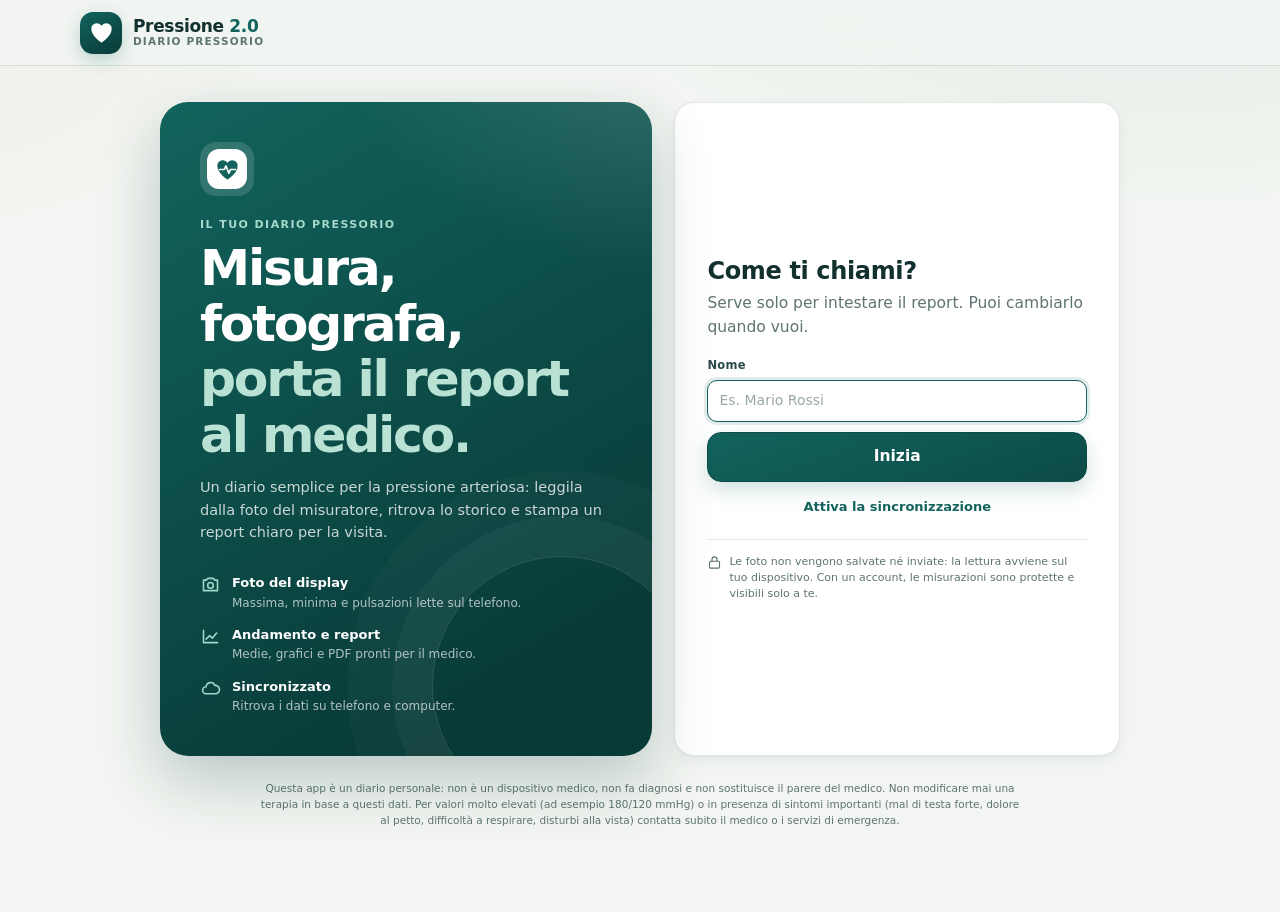
==== index.html @ 57c17edc "Pressione 2.0: diario pressorio PWA con OCR, report e sync Supabase" ====
<!DOCTYPE html>
<html lang="it">
<head>
  <meta charset="utf-8">
  <meta name="viewport" content="width=device-width, initial-scale=1, viewport-fit=cover">
  <meta name="color-scheme" content="light">
  <meta name="theme-color" content="#12635d">
  <title>Pressione 2.0 · Diario pressorio</title>
  <meta name="description" content="Diario pressorio personale: leggi i valori dalla foto del misuratore, registra data e ora e stampa un report chiaro per il medico. I dati sono tuoi.">
  <meta name="author" content="Pressione 2.0">
  <meta name="robots" content="noindex,nofollow">

  <link rel="manifest" href="manifest.webmanifest">
  <link rel="icon" href="icons/icon.svg" type="image/svg+xml">
  <link rel="icon" href="icons/icon-192.png" type="image/png" sizes="192x192">
  <link rel="apple-touch-icon" href="icons/apple-touch-icon.png">
  <meta name="apple-mobile-web-app-capable" content="yes">
  <meta name="apple-mobile-web-app-status-bar-style" content="default">
  <meta name="apple-mobile-web-app-title" content="Pressione 2.0">
  <meta name="mobile-web-app-capable" content="yes">
  <meta property="og:title" content="Pressione 2.0 · Diario pressorio">
  <meta property="og:description" content="Misura, fotografa il display, porta il report al medico.">
  <meta property="og:type" content="website">

  <link rel="preconnect" href="https://cdn.jsdelivr.net" crossorigin>
  <link rel="stylesheet" href="css/style.css?v=2.0.2">
</head>
<body>
  <div id="app">
    <div class="boot-screen" aria-hidden="true">
      <span class="boot-mark">
        <svg viewBox="0 0 48 48" fill="none" width="34" height="34">
          <path d="M24 42S6 30.5 6 18.2A9.8 9.8 0 0 1 24 12a9.8 9.8 0 0 1 18 6.2C42 30.5 24 42 24 42z" fill="currentColor"/>
          <path d="M10 24h8.2l3-6.4 5.2 13 3-6.6H38" stroke="#fff" stroke-width="3" stroke-linecap="round" stroke-linejoin="round"/>
        </svg>
      </span>
      <span>Pressione 2.0</span>
    </div>
  </div>

  <div id="toast-root" role="status" aria-live="polite"></div>
  <div id="modal-root"></div>
  <div id="print-doc" aria-hidden="true"></div>
  <input type="file" id="import-input" accept=".json,application/json,text/plain" hidden>

  <noscript>
    <div class="noscript-box">
      <h1>Serve JavaScript</h1>
      <p>Pressione 2.0 funziona interamente nel browser. Attiva JavaScript per usare il diario, la lettura dalla foto e il report.</p>
    </div>
  </noscript>

  <!-- Moduli: l'ordine di caricamento è importante (namespace DP). -->
  <script src="js/config.js?v=2.0.2"></script>
  <script src="js/format.js?v=2.0.2"></script>
  <script src="js/ocr-parse.js?v=2.0.2"></script>
  <script src="js/stats.js?v=2.0.2"></script>
  <script src="js/store.js?v=2.0.2"></script>
  <script src="js/cloud.js?v=2.0.2"></script>
  <script src="js/chart.js?v=2.0.2"></script>
  <script src="js/ocr.js?v=2.0.2"></script>
  <script src="js/supabase-config.js?v=2.0.2"></script>
  <script src="js/ui/common.js?v=2.0.2"></script>
  <script src="js/ui/onboarding.js?v=2.0.2"></script>
  <script src="js/ui/auth.js?v=2.0.2"></script>
  <script src="js/ui/entry.js?v=2.0.2"></script>
  <script src="js/ui/dashboard.js?v=2.0.2"></script>
  <script src="js/ui/diary.js?v=2.0.2"></script>
  <script src="js/ui/report.js?v=2.0.2"></script>
  <script src="js/ui/settings.js?v=2.0.2"></script>
  <script src="js/app.js?v=2.0.2"></script>
</body>
</html>
---- css/style.css ----
/* ============================================================
   PRESSIONE 2.0 — foglio di stile unico
   Palette: verde profondo, carta calda, corallo per gli avvisi.
   ============================================================ */

:root {
  --bg: #f2f5f1;
  --bg-deep: #e7ede6;
  --surface: #ffffff;
  --surface-soft: #f8faf7;
  --surface-2: #eef4ef;
  --ink: #12302e;
  --ink-2: #294b48;
  --muted: #5e7472;
  --muted-2: #7d918f;
  --line: rgba(18, 48, 46, 0.12);
  --line-strong: rgba(18, 48, 46, 0.2);
  --primary: #12635d;
  --primary-dark: #0c4b47;
  --primary-deep: #083a37;
  --primary-soft: #e2efea;
  --primary-soft-2: #d3e7df;
  --accent: #c8553d;
  --accent-soft: #fbeae5;
  --blue: #1d6fb8;
  --blue-soft: #e8f1fa;
  --green: #2c7a5b;
  --green-soft: #e6f2ec;
  --amber: #a96a16;
  --amber-soft: #fbf0dd;
  --red: #b23b2c;
  --red-soft: #fbe9e6;
  --shadow-sm: 0 1px 2px rgba(12, 42, 39, 0.05), 0 6px 16px rgba(12, 42, 39, 0.04);
  --shadow: 0 2px 4px rgba(12, 42, 39, 0.04), 0 16px 40px rgba(12, 42, 39, 0.07);
  --shadow-lg: 0 24px 70px rgba(8, 35, 32, 0.22);
  --radius: 20px;
  --radius-sm: 12px;
  --radius-xs: 9px;
  --maxw: 1120px;
  --header-h: 66px;
  --safe-bottom: env(safe-area-inset-bottom, 0px);
  --font: "Segoe UI", system-ui, -apple-system, BlinkMacSystemFont, Roboto, "Helvetica Neue", Arial, sans-serif;
  color-scheme: light;
}

*,
*::before,
*::after { box-sizing: border-box; }

html {
  -webkit-text-size-adjust: 100%;
  scroll-behavior: smooth;
}

body {
  margin: 0;
  min-height: 100vh;
  background:
    radial-gradient(1000px 500px at 90% -10%, rgba(44, 122, 91, 0.09), transparent 60%),
    radial-gradient(700px 400px at -10% 0%, rgba(200, 85, 61, 0.05), transparent 60%),
    var(--bg);
  color: var(--ink);
  font-family: var(--font);
  font-size: 15.5px;
  line-height: 1.55;
  -webkit-font-smoothing: antialiased;
}

body.modal-open { overflow: hidden; }

h1, h2, h3, h4, p { margin: 0; }
h1 { font-size: clamp(1.85rem, 4vw, 2.65rem); line-height: 1.1; letter-spacing: -0.035em; font-weight: 750; }
h2 { font-size: 1.2rem; line-height: 1.25; letter-spacing: -0.015em; font-weight: 720; }
h3 { font-size: 1.02rem; line-height: 1.3; font-weight: 700; }

a { color: var(--primary); text-decoration: none; }
a:hover { text-decoration: underline; }

button, input, select, textarea { font: inherit; color: inherit; }
button { cursor: pointer; }
img { max-width: 100%; display: block; }
[hidden] { display: none !important; }

:focus-visible {
  outline: 2px solid var(--primary);
  outline-offset: 3px;
}

.ic {
  width: 20px;
  height: 20px;
  flex: 0 0 auto;
  vertical-align: -0.18em;
}

/* ---------- struttura ---------- */
#app {
  min-height: 100vh;
  display: flex;
  flex-direction: column;
}

.topbar {
  position: sticky;
  top: 0;
  z-index: 40;
  height: var(--header-h);
  display: flex;
  align-items: center;
  justify-content: space-between;
  gap: 16px;
  padding: 0 max(18px, calc((100vw - var(--maxw)) / 2));
  background: rgba(242, 245, 241, 0.86);
  border-bottom: 1px solid var(--line);
  backdrop-filter: blur(16px) saturate(140%);
  -webkit-backdrop-filter: blur(16px) saturate(140%);
}

.brand {
  display: inline-flex;
  align-items: center;
  gap: 11px;
  padding: 4px;
  margin-left: -4px;
  border: 0;
  background: none;
  border-radius: 12px;
  color: var(--primary);
  text-align: left;
}

.brand:hover { text-decoration: none; }

.brand-mark {
  width: 42px;
  height: 42px;
  display: grid;
  place-items: center;
  border-radius: 13px;
  background: linear-gradient(150deg, var(--primary) 0%, var(--primary-deep) 100%);
  color: #fff;
  box-shadow: 0 6px 16px rgba(18, 99, 93, 0.24);
}

.brand-mark svg { width: 27px; height: 27px; }

.brand-text { display: flex; flex-direction: column; line-height: 1.12; }
.brand-name { font-size: 17px; font-weight: 650; color: var(--ink); letter-spacing: -0.02em; }
.brand-name b { color: var(--primary); }
.brand-sub { font-size: 10.5px; letter-spacing: 0.11em; text-transform: uppercase; color: var(--muted); font-weight: 650; }

.topbar-actions { display: flex; align-items: center; gap: 10px; }

.sync-chip {
  display: inline-flex;
  align-items: center;
  gap: 7px;
  height: 34px;
  padding: 0 12px;
  border: 1px solid var(--line);
  border-radius: 999px;
  background: var(--surface);
  color: var(--muted);
  font-size: 12px;
  font-weight: 650;
  white-space: nowrap;
  box-shadow: var(--shadow-sm);
}

.sync-dot {
  width: 8px;
  height: 8px;
  border-radius: 50%;
  background: #9aaca9;
  box-shadow: 0 0 0 3px rgba(154, 172, 169, 0.15);
}

.sync-ready .sync-dot,
.sync-synced .sync-dot { background: var(--green); box-shadow: 0 0 0 3px rgba(44, 122, 91, 0.16); }
.sync-connecting .sync-dot,
.sync-syncing .sync-dot { background: var(--blue); animation: pulse 1.1s infinite; }
.sync-offline .sync-dot { background: var(--amber); }
.sync-error .sync-dot { background: var(--red); }

@keyframes pulse {
  0%, 100% { opacity: 1; transform: scale(1); }
  50% { opacity: 0.45; transform: scale(0.8); }
}

.avatar {
  width: 38px;
  height: 38px;
  border-radius: 50%;
  border: 1px solid var(--line-strong);
  background: linear-gradient(145deg, var(--primary-soft), #fff);
  color: var(--primary-dark);
  font-weight: 750;
  font-size: 15px;
  display: grid;
  place-items: center;
  box-shadow: var(--shadow-sm);
}

.avatar:hover { border-color: var(--primary); }

.tabs {
  position: sticky;
  top: var(--header-h);
  z-index: 35;
  display: flex;
  gap: 4px;
  padding: 7px max(18px, calc((100vw - var(--maxw)) / 2));
  background: rgba(242, 245, 241, 0.9);
  border-bottom: 1px solid var(--line);
  backdrop-filter: blur(14px);
  -webkit-backdrop-filter: blur(14px);
}

.tab {
  display: inline-flex;
  align-items: center;
  gap: 8px;
  height: 40px;
  padding: 0 15px;
  border: 0;
  border-radius: 11px;
  background: transparent;
  color: var(--muted);
  font-size: 13.5px;
  font-weight: 650;
  transition: background 0.18s, color 0.18s;
}

.tab .ic { width: 18px; height: 18px; }
.tab:hover { background: var(--surface-2); color: var(--ink); }
.tab.active { background: var(--surface); color: var(--primary-dark); box-shadow: var(--shadow-sm); }
.tab.active .ic { color: var(--primary); }

.view {
  flex: 1;
  width: 100%;
  max-width: var(--maxw);
  margin: 0 auto;
  padding: 28px max(18px, calc((100vw - var(--maxw)) / 2)) 84px;
}

.view:focus { outline: none; }

.app-footer {
  display: flex;
  justify-content: center;
  gap: 8px;
  padding: 22px 18px 30px;
  color: var(--muted);
  font-size: 12.5px;
  border-top: 1px solid var(--line);
  background: rgba(255, 255, 255, 0.45);
}

.footer-sep { opacity: 0.5; }

.offline-bar {
  position: fixed;
  z-index: 45;
  left: 50%;
  bottom: 18px;
  transform: translateX(-50%);
  display: flex;
  align-items: center;
  gap: 10px;
  width: min(560px, calc(100vw - 28px));
  padding: 11px 15px;
  border-radius: 14px;
  background: #3d3324;
  color: #fff8e9;
  font-size: 12.8px;
  box-shadow: var(--shadow);
}

.offline-bar .ic { color: #f0c674; }

.onboarding .tabs,
.onboarding .app-footer,
.onboarding .topbar-actions { display: none; }

/* ---------- pagine ---------- */
.page { display: flex; flex-direction: column; gap: 18px; }
.page > * { min-width: 0; }

.page-head {
  display: flex;
  align-items: flex-end;
  justify-content: space-between;
  gap: 20px;
  padding: 4px 2px 2px;
}

.page-head h1 { margin-top: 2px; }
.page-sub { color: var(--muted); margin-top: 6px; max-width: 620px; font-size: 14.5px; }
.page-actions { display: flex; align-items: center; gap: 9px; flex-wrap: wrap; }

.eyebrow {
  display: block;
  font-size: 11px;
  line-height: 1.3;
  font-weight: 750;
  letter-spacing: 0.13em;
  text-transform: uppercase;
  color: var(--primary);
}

.muted { color: var(--muted); }
.small { font-size: 13px; }
.small-note { font-size: 12.5px; color: var(--muted); display: flex; align-items: flex-start; gap: 7px; line-height: 1.45; }
.small-note .ic { width: 15px; height: 15px; margin-top: 1px; }

/* ---------- carte ---------- */
.card {
  background: var(--surface);
  border: 1px solid var(--line);
  border-radius: var(--radius);
  box-shadow: var(--shadow-sm);
  padding: 22px;
}

.card-head {
  display: flex;
  align-items: flex-start;
  justify-content: space-between;
  gap: 16px;
  margin-bottom: 16px;
}

.card-head h2 { display: flex; align-items: center; gap: 8px; }
.card-head h2 .ic { width: 19px; height: 19px; color: var(--primary); }
.card-head p { color: var(--muted); font-size: 13px; margin-top: 3px; }

.section-title { margin-bottom: 4px; }
.section-title h2 { margin-bottom: 3px; }
.section-title p { color: var(--muted); font-size: 13px; }

/* ---------- bottoni ---------- */
.btn {
  display: inline-flex;
  align-items: center;
  justify-content: center;
  gap: 8px;
  height: 42px;
  padding: 0 17px;
  border-radius: var(--radius-sm);
  border: 1px solid transparent;
  background: var(--surface);
  color: var(--ink);
  font-size: 14px;
  font-weight: 680;
  line-height: 1;
  white-space: nowrap;
  text-decoration: none;
  transition: transform 0.12s, background 0.18s, border-color 0.18s, box-shadow 0.18s;
}

.btn:hover { text-decoration: none; transform: translateY(-1px); }
.btn:active { transform: translateY(0); }
.btn .ic { width: 18px; height: 18px; }

.btn-primary {
  background: linear-gradient(160deg, var(--primary) 0%, var(--primary-dark) 100%);
  color: #fff;
  border-color: var(--primary-dark);
  box-shadow: 0 8px 20px rgba(18, 99, 93, 0.2);
}
.btn-primary:hover { background: var(--primary-dark); }

.btn-soft { background: var(--primary-soft); color: var(--primary-dark); border-color: transparent; }
.btn-soft:hover { background: var(--primary-soft-2); }

.btn-ghost { background: var(--surface); border-color: var(--line-strong); color: var(--ink-2); }
.btn-ghost:hover { border-color: var(--primary); color: var(--primary); }

.btn-danger { background: var(--red); color: #fff; border-color: #962f23; }
.btn-danger-ghost { color: var(--red); border-color: rgba(178, 59, 44, 0.3); background: transparent; }
.btn-danger-ghost:hover { background: var(--red-soft); border-color: var(--red); color: var(--red); }

.btn-sm { height: 34px; padding: 0 12px; font-size: 12.5px; border-radius: 10px; }
.btn-lg { height: 50px; padding: 0 22px; font-size: 15.5px; border-radius: 14px; }
.btn-block { width: 100%; }
.btn[disabled], .btn:disabled { opacity: 0.45; pointer-events: none; }

.icon-btn {
  display: inline-grid;
  place-items: center;
  width: 36px;
  height: 36px;
  padding: 0;
  border: 1px solid var(--line);
  border-radius: 50%;
  background: var(--surface);
  color: var(--ink-2);
}
.icon-btn:hover { border-color: var(--primary); color: var(--primary); }

.btn-row { display: flex; align-items: center; gap: 9px; flex-wrap: wrap; }
.btn-row-wrap { flex-wrap: wrap; }
.link-btn {
  display: inline-flex;
  align-items: center;
  gap: 4px;
  padding: 2px 0;
  border: 0;
  background: none;
  color: var(--primary);
  font-size: 13px;
  font-weight: 680;
}
.link-btn:hover { text-decoration: underline; }
.link-btn .ic { width: 17px; height: 17px; }

/* ---------- chip, stati, stat ---------- */
.chip {
  display: inline-flex;
  align-items: center;
  gap: 4px;
  padding: 2px 8px;
  border-radius: 999px;
  background: var(--surface-2);
  color: var(--ink-2);
  font-size: 10.5px;
  font-weight: 700;
  letter-spacing: 0.02em;
  white-space: nowrap;
}
.chip-neutral { background: var(--surface-2); color: var(--muted); }
.chip-warn { background: var(--amber-soft); color: #87550f; }
.chip-ok { background: var(--green-soft); color: var(--green); }
.chip-high { background: var(--accent-soft); color: var(--accent); }
.chip-critical { background: var(--red-soft); color: var(--red); }

.status {
  display: inline-flex;
  align-items: center;
  padding: 3px 9px;
  border-radius: 999px;
  font-size: 10.5px;
  font-weight: 750;
  letter-spacing: 0.02em;
  white-space: nowrap;
}
.status-normal { background: var(--green-soft); color: #1f6a4c; }
.status-high { background: var(--accent-soft); color: #a33e29; }
.status-critical { background: var(--red); color: #fff; }
.status-low { background: var(--blue-soft); color: #145b9a; }
.status-pulse { background: var(--amber-soft); color: #8a5a10; }
.status-irregular { background: #f3e9fb; color: #6b3d94; }
.status-trend { background: var(--surface-2); color: var(--muted); }

.stat-card {
  display: flex;
  flex-direction: column;
  gap: 1px;
  padding: 13px 14px;
  border: 1px solid var(--line);
  border-radius: 14px;
  background: var(--surface);
  min-width: 0;
}
.stat-label { font-size: 10.5px; letter-spacing: 0.08em; text-transform: uppercase; color: var(--muted); font-weight: 750; }
.stat-value { font-size: 1.35rem; line-height: 1.2; font-weight: 750; letter-spacing: -0.03em; white-space: nowrap; }
.stat-value b { font-weight: 750; }
.stat-value i { font-style: normal; color: var(--muted-2); font-weight: 400; margin: 0 1px; }
.stat-value small { font-size: 10.5px; font-weight: 600; color: var(--muted); margin-left: 3px; letter-spacing: 0; }
.stat-sub { font-size: 10.8px; color: var(--muted); white-space: nowrap; overflow: hidden; text-overflow: ellipsis; }
.stat-normal { background: linear-gradient(160deg, #fff, var(--green-soft)); border-color: rgba(44, 122, 91, 0.2); }
.stat-normal .stat-value { color: #1f6a4c; }
.stat-high { background: linear-gradient(160deg, #fff, var(--accent-soft)); border-color: rgba(200, 85, 61, 0.2); }
.stat-high .stat-value { color: #a33e29; }

/* ---------- dashboard ---------- */
.today-hero {
  display: flex;
  align-items: flex-end;
  justify-content: space-between;
  gap: 24px;
  padding: 16px 4px 8px;
}
.hero-copy { max-width: 640px; }
.today-hero h1 { margin: 3px 0 7px; }
.hero-lead { color: var(--muted); max-width: 560px; font-size: 14.5px; }
.hero-actions { display: flex; gap: 9px; flex-wrap: wrap; padding-bottom: 4px; }

.dash-top {
  display: grid;
  grid-template-columns: minmax(0, 1.18fr) minmax(0, 0.82fr);
  gap: 18px;
  align-items: stretch;
}
.dash-side { display: flex; flex-direction: column; gap: 12px; min-width: 0; }
.kpi-grid { display: grid; grid-template-columns: repeat(3, minmax(0, 1fr)); gap: 10px; }
.dash-bottom {
  display: grid;
  grid-template-columns: minmax(0, 1.18fr) minmax(0, 0.82fr);
  gap: 18px;
  align-items: start;
}
.dash-aside { display: flex; flex-direction: column; gap: 14px; }

.latest-card {
  position: relative;
  overflow: hidden;
  padding: 26px;
  border-top: 4px solid var(--tone, var(--primary));
  background:
    radial-gradient(500px 220px at 100% 0%, var(--tone-soft, var(--primary-soft)), transparent 70%),
    var(--surface);
}
.tone-normal { --tone: var(--green); --tone-soft: rgba(44, 122, 91, 0.14); }
.tone-high { --tone: var(--accent); --tone-soft: rgba(200, 85, 61, 0.13); }
.tone-critical { --tone: var(--red); --tone-soft: rgba(178, 59, 44, 0.14); }
.tone-low { --tone: var(--blue); --tone-soft: rgba(29, 111, 184, 0.12); }

.latest-head { display: flex; align-items: flex-start; justify-content: space-between; gap: 12px; }
.latest-when { display: flex; align-items: center; gap: 5px; color: var(--muted); font-size: 12.5px; margin-top: 4px; }
.latest-when .ic { width: 14px; height: 14px; }
.latest-main { display: flex; align-items: flex-end; gap: 16px; flex-wrap: wrap; margin: 20px 0 2px; }
.latest-value {
  font-size: clamp(3.5rem, 8vw, 5.1rem);
  line-height: 0.94;
  font-weight: 770;
  letter-spacing: -0.06em;
  color: var(--ink);
  white-space: nowrap;
}
.latest-value span { color: var(--muted-2); font-weight: 300; margin: 0 2px; }
.latest-value small { font-size: 12px; font-weight: 650; letter-spacing: 0.02em; color: var(--muted); margin-left: 7px; }
.latest-pulse {
  display: flex;
  align-items: baseline;
  gap: 5px;
  padding: 8px 12px;
  border-radius: 12px;
  background: var(--surface);
  border: 1px solid var(--line);
  color: var(--muted);
  margin-bottom: 8px;
}
.latest-pulse .ic { width: 17px; height: 17px; color: var(--accent); align-self: center; }
.latest-pulse b { font-size: 1.2rem; color: var(--ink); }
.latest-pulse span { font-size: 10.5px; }
.latest-target { font-size: 12px; color: var(--muted); margin-top: 7px; }
.latest-warnings { display: flex; flex-direction: column; gap: 6px; margin-top: 16px; }
.mini-warn { display: flex; align-items: flex-start; gap: 7px; font-size: 12.3px; line-height: 1.42; padding: 8px 10px; border-radius: 10px; background: var(--surface); border: 1px solid var(--line); }
.mini-warn .ic { width: 15px; height: 15px; margin-top: 1px; }
.mini-warn.tone-critical { color: var(--red); background: var(--red-soft); border-color: rgba(178, 59, 44, 0.2); }
.mini-warn.tone-high { color: #8d3a28; background: var(--accent-soft); border-color: rgba(200, 85, 61, 0.2); }
.mini-warn.tone-low { color: #145b9a; background: var(--blue-soft); border-color: rgba(29, 111, 184, 0.2); }
.mini-warn.tone-trend { color: var(--muted); }
.latest-ok { display: flex; align-items: center; gap: 6px; margin-top: 16px; color: var(--green); font-size: 12.5px; font-weight: 600; }
.latest-ok .ic { width: 16px; height: 16px; }
.latest-actions { display: flex; gap: 7px; margin-top: 18px; padding-top: 14px; border-top: 1px solid var(--line); }

.latest-empty { border-top-color: var(--line-strong); }
.latest-empty-body { display: flex; align-items: flex-start; gap: 16px; margin: 22px 0; }
.latest-empty-icon {
  width: 58px;
  height: 58px;
  flex: 0 0 auto;
  display: grid;
  place-items: center;
  border-radius: 18px;
  background: var(--primary-soft);
  color: var(--primary);
}
.latest-empty-icon .ic { width: 30px; height: 30px; }
.latest-empty-body h2 { font-size: 1.35rem; margin-bottom: 5px; }
.latest-empty-body p { color: var(--muted); font-size: 13.5px; }
.latest-empty-actions { display: flex; gap: 9px; flex-wrap: wrap; }

.me-card {
  border: 1px solid var(--line);
  border-radius: 16px;
  background: var(--surface);
  padding: 16px;
  box-shadow: var(--shadow-sm);
}
.me-card h3 { margin-bottom: 2px; }
.me-card > .small { margin-bottom: 10px; }
.me-row { display: flex; align-items: center; gap: 10px; padding: 8px 0; border-top: 1px solid var(--line); }
.me-row:first-of-type { border-top: 0; }
.me-icon { width: 30px; height: 30px; border-radius: 9px; display: grid; place-items: center; background: var(--surface-2); color: var(--primary); }
.me-icon .ic { width: 15px; height: 15px; }
.me-row > div { display: flex; flex-direction: column; flex: 1; min-width: 0; }
.me-row b { font-size: 12.5px; }
.me-row small { color: var(--muted); font-size: 10.5px; }
.me-value { font-weight: 750; font-size: 14px; color: var(--ink); white-space: nowrap; }

.chart-card { padding-bottom: 18px; }
.chart-wrap { position: relative; width: 100%; height: 260px; }
.chart-wrap canvas { width: 100%; height: 100%; display: block; }
.chart-legend { display: flex; align-items: center; gap: 14px; flex-wrap: wrap; margin-top: 8px; padding-top: 10px; border-top: 1px solid var(--line); font-size: 11.5px; color: var(--muted); }
.legend-item { display: inline-flex; align-items: center; gap: 5px; font-weight: 600; }
.legend-dot { width: 9px; height: 9px; border-radius: 50%; display: inline-block; }
.legend-dot.sys { background: #c8553d; }
.legend-dot.dia { background: #1d6fb8; }
.legend-band { width: 18px; height: 8px; border-radius: 2px; background: rgba(44, 122, 91, 0.16); border: 1px dashed rgba(44, 122, 91, 0.5); display: inline-block; }
.legend-note { margin-left: auto; font-size: 11px; }

.segmented { display: inline-flex; padding: 3px; gap: 2px; border-radius: 10px; background: var(--surface-2); border: 1px solid var(--line); }
.seg-btn { height: 30px; padding: 0 10px; border: 0; border-radius: 7px; background: transparent; color: var(--muted); font-size: 11.5px; font-weight: 650; }
.seg-btn:hover { color: var(--ink); }
.seg-btn.active { background: var(--surface); color: var(--primary-dark); box-shadow: var(--shadow-sm); }

.recent-card { padding-bottom: 12px; }
.recent-list { display: flex; flex-direction: column; }
.recent-row {
  display: grid;
  grid-template-columns: 64px minmax(100px, 1fr) 68px auto 18px;
  align-items: center;
  gap: 9px;
  width: 100%;
  padding: 11px 4px;
  border: 0;
  border-top: 1px solid var(--line);
  background: none;
  text-align: left;
  color: var(--ink);
}
.recent-row:hover { background: var(--surface-soft); }
.recent-date { display: flex; flex-direction: column; line-height: 1.1; }
.recent-date b { font-size: 13px; }
.recent-date small { font-size: 10px; color: var(--muted); }
.recent-value { font-size: 16px; font-weight: 750; letter-spacing: -0.02em; }
.recent-value i { font-style: normal; color: var(--muted-2); font-weight: 400; margin: 0 1px; }
.recent-value small { font-size: 9.5px; color: var(--muted); font-weight: 600; margin-left: 3px; }
.recent-pulse { font-size: 12px; color: var(--muted); display: inline-flex; align-items: center; gap: 3px; }
.recent-pulse .ic { width: 14px; height: 14px; color: var(--accent); }
.row-chev { width: 16px; height: 16px; color: var(--muted-2); }

.tips-card { padding: 0; overflow: hidden; }
.tips-card summary {
  display: flex;
  align-items: center;
  gap: 9px;
  padding: 16px 18px;
  cursor: pointer;
  font-weight: 680;
  font-size: 14px;
  list-style: none;
}
.tips-card summary::-webkit-details-marker { display: none; }
.tips-card summary .ic:first-child { color: var(--primary); }
.tips-card summary .summary-chev { margin-left: auto; transition: transform 0.2s; }
.tips-card[open] summary .summary-chev { transform: rotate(180deg); }
.tips-card ul { margin: 0; padding: 0 20px 18px 42px; color: var(--muted); font-size: 13px; display: flex; flex-direction: column; gap: 7px; }
.tips-card li::marker { color: var(--primary); }

.report-cta {
  display: flex;
  flex-wrap: wrap;
  align-items: center;
  gap: 12px;
  background: linear-gradient(140deg, #fff, var(--primary-soft));
  border-color: rgba(18, 99, 93, 0.18);
}
.report-cta-icon { width: 42px; height: 42px; border-radius: 12px; display: grid; place-items: center; background: var(--primary); color: #fff; flex: 0 0 auto; }
.report-cta > div:nth-child(2) { flex: 1; min-width: 180px; }
.report-cta h3 { font-size: 14px; }
.report-cta p { font-size: 12px; color: var(--muted); margin-top: 2px; }

.page-disclaimer,
.disclaimer {
  display: flex;
  align-items: flex-start;
  gap: 8px;
  color: var(--muted);
  font-size: 11.5px;
  line-height: 1.5;
  padding: 4px 6px;
}
.page-disclaimer .ic,
.disclaimer .ic { width: 16px; height: 16px; margin-top: 1px; color: var(--primary); }

/* ---------- diario ---------- */
.diary-filters {
  display: flex;
  align-items: flex-end;
  gap: 12px;
  flex-wrap: wrap;
  padding: 15px 16px;
}
.search-field {
  position: relative;
  flex: 1 1 240px;
  display: flex;
  align-items: center;
}
.search-field .ic { position: absolute; left: 12px; width: 17px; height: 17px; color: var(--muted); pointer-events: none; }
.search-field input {
  width: 100%;
  height: 42px;
  padding: 0 12px 0 38px;
  border: 1px solid var(--line-strong);
  border-radius: 10px;
  background: var(--surface-soft);
  font-size: 13.5px;
}
.search-field input:focus { background: #fff; border-color: var(--primary); outline: none; box-shadow: 0 0 0 3px rgba(18, 99, 93, 0.12); }
.filter-count { font-size: 11.5px; color: var(--muted); white-space: nowrap; padding-bottom: 11px; }

.diary-summary { padding: 15px 16px; }
.diary-summary-grid { display: grid; grid-template-columns: repeat(4, minmax(0, 1fr)); gap: 12px; }
.summary-item { display: flex; flex-direction: column; gap: 1px; padding-left: 12px; border-left: 1px solid var(--line); }
.summary-item:first-child { border-left: 0; padding-left: 0; }
.summary-item span { font-size: 10px; text-transform: uppercase; letter-spacing: 0.08em; color: var(--muted); font-weight: 750; }
.summary-item b { font-size: 1.15rem; letter-spacing: -0.02em; }
.summary-item small { font-size: 10.5px; color: var(--muted); }
.diary-summary-empty { padding: 4px 0; }

.day-group { margin-bottom: 14px; }
.day-head { display: flex; align-items: center; justify-content: space-between; gap: 12px; padding: 0 4px 7px; flex-wrap: wrap; }
.day-title { display: flex; align-items: center; gap: 8px; }
.day-dot { width: 7px; height: 7px; border-radius: 50%; background: var(--primary); box-shadow: 0 0 0 3px var(--primary-soft); }
.day-title h3 { font-size: 14px; font-weight: 750; }
.day-meta { display: flex; align-items: center; gap: 10px; font-size: 11.5px; color: var(--muted); flex-wrap: wrap; }
.day-avg { display: inline-flex; align-items: center; gap: 5px; }
.day-rows { background: var(--surface); border: 1px solid var(--line); border-radius: 16px; box-shadow: var(--shadow-sm); overflow: hidden; }

.reading-row {
  display: grid;
  grid-template-columns: 56px 124px 92px minmax(0, 1fr) auto 18px;
  grid-template-areas: "time main pulse extra status chev";
  align-items: center;
  gap: 10px;
  width: 100%;
  padding: 11px 16px;
  border: 0;
  border-top: 1px solid var(--line);
  background: none;
  text-align: left;
  color: var(--ink);
  transition: background 0.15s;
}
.reading-row:first-child { border-top: 0; }
.reading-row:hover { background: var(--surface-soft); }
.reading-time { grid-area: time; font-size: 13px; font-weight: 700; color: var(--ink-2); }
.reading-main { grid-area: main; font-size: 18px; font-weight: 750; letter-spacing: -0.025em; white-space: nowrap; }
.reading-main i { font-style: normal; color: var(--muted-2); font-weight: 400; margin: 0 2px; }
.reading-main small { font-size: 9.5px; font-weight: 600; color: var(--muted); margin-left: 4px; letter-spacing: 0; }
.reading-pulse { grid-area: pulse; font-size: 12px; color: var(--muted); display: inline-flex; align-items: center; gap: 4px; white-space: nowrap; }
.reading-pulse .ic { width: 14px; height: 14px; color: var(--accent); }
.reading-pulse small { font-size: 9.5px; }
.reading-extra { grid-area: extra; display: flex; align-items: center; gap: 6px; min-width: 0; flex-wrap: wrap; }
.reading-flags { display: inline-flex; gap: 4px; flex-wrap: wrap; }
.reading-note { font-size: 11.5px; color: var(--muted); overflow: hidden; text-overflow: ellipsis; white-space: nowrap; max-width: 100%; }
.reading-status { grid-area: status; }
.reading-row .row-chev { grid-area: chev; }
.diary-footer-note { display: flex; align-items: center; gap: 7px; justify-content: center; color: var(--muted); font-size: 11.5px; padding: 6px; }
.diary-footer-note .ic { width: 15px; height: 15px; }

/* ---------- report ---------- */
.report-controls { display: flex; align-items: flex-end; gap: 14px; flex-wrap: wrap; padding: 15px 16px; }
.report-period-label { display: inline-flex; align-items: center; gap: 6px; font-size: 12.5px; color: var(--muted); padding-bottom: 11px; }
.report-period-label .ic { width: 16px; height: 16px; }
.report-controls .filter-count { margin-left: auto; }

.report-paper { padding: 30px; }
.report-head {
  display: flex;
  align-items: flex-start;
  justify-content: space-between;
  gap: 20px;
  padding-bottom: 18px;
  border-bottom: 2px solid var(--ink);
}
.report-brand { display: flex; align-items: center; gap: 10px; }
.report-brand .brand-mark { width: 38px; height: 38px; border-radius: 11px; }
.report-brand .brand-mark svg { width: 24px; height: 24px; }
.report-brand > div { display: flex; flex-direction: column; line-height: 1.15; }
.report-brand-name { font-weight: 700; font-size: 14px; }
.report-brand-name b { color: var(--primary); }
.report-brand-sub { font-size: 9.5px; text-transform: uppercase; letter-spacing: 0.1em; color: var(--muted); font-weight: 650; }
.report-title { flex: 1; text-align: center; }
.report-title h2 { font-size: 1.45rem; letter-spacing: -0.03em; }
.report-title p { font-size: 12px; color: var(--muted); margin-top: 2px; }
.report-generated { text-align: right; font-size: 10.5px; color: var(--muted); line-height: 1.4; }
.report-generated b { color: var(--ink); }

.report-target { display: flex; gap: 7px; flex-wrap: wrap; padding: 14px 0 4px; }
.target-pill { display: inline-flex; align-items: center; gap: 4px; padding: 4px 10px; border-radius: 999px; background: var(--primary-soft); color: var(--primary-dark); font-size: 11px; }
.target-pill b { font-weight: 750; }
.target-pill.ghost { background: var(--surface-2); color: var(--muted); }

.report-stats { display: grid; grid-template-columns: repeat(4, minmax(0, 1fr)); gap: 1px; margin: 16px 0 0; background: var(--line); border: 1px solid var(--line); border-radius: 12px; overflow: hidden; }
.report-stat { display: flex; flex-direction: column; gap: 1px; padding: 12px 13px; background: var(--surface); }
.report-stat span { font-size: 9.5px; text-transform: uppercase; letter-spacing: 0.09em; color: var(--muted); font-weight: 750; }
.report-stat b { font-size: 1.18rem; letter-spacing: -0.025em; }
.report-stat small { font-size: 10px; color: var(--muted); }
.report-secondary { display: flex; gap: 16px; flex-wrap: wrap; padding: 12px 2px 4px; font-size: 11.5px; color: var(--muted); }
.report-secondary b { color: var(--ink-2); }
.report-secondary small { color: var(--muted-2); }
.report-alert { color: #8d3a28; }
.report-alert b { color: #8d3a28; }

.report-section { margin-top: 24px; }
.report-section h3 { font-size: 13px; text-transform: uppercase; letter-spacing: 0.09em; color: var(--primary); padding-bottom: 8px; border-bottom: 1px solid var(--line); margin-bottom: 12px; }
.report-chart { height: 280px; width: 100%; }
.report-chart canvas { width: 100%; height: 100%; display: block; }
.report-legend { margin-top: 4px; }

.table-scroll { overflow: auto; border: 1px solid var(--line); border-radius: 12px; }
.table-tall { max-height: 480px; }
.data-table { width: 100%; border-collapse: collapse; font-size: 12px; min-width: 540px; }
.data-table th {
  position: sticky;
  top: 0;
  z-index: 1;
  padding: 9px 11px;
  background: var(--surface-2);
  color: var(--muted);
  font-size: 9.5px;
  font-weight: 750;
  letter-spacing: 0.07em;
  text-transform: uppercase;
  text-align: left;
  border-bottom: 1px solid var(--line);
  white-space: nowrap;
}
.data-table td { padding: 8px 11px; border-top: 1px solid var(--line); vertical-align: top; }
.data-table tbody tr:nth-child(even) { background: rgba(238, 244, 239, 0.5); }
.data-table tbody tr:hover { background: var(--primary-soft); }
.data-table .num { text-align: right; white-space: nowrap; }
.data-table .note-cell { font-size: 11px; color: var(--muted); max-width: 280px; }
.cell-meta { display: block; font-size: 10px; color: var(--muted-2); }
.cell-cat { display: inline-block; margin-top: 2px; padding: 1px 6px; border-radius: 999px; font-size: 9px; font-weight: 750; }
.irregular-mark { display: inline-grid; place-items: center; width: 14px; height: 14px; border-radius: 50%; background: #f3e9fb; color: #6b3d94; font-size: 9px; font-weight: 800; }

.report-foot { margin-top: 26px; padding-top: 14px; border-top: 1px solid var(--line); }
.report-method { font-size: 10.5px; color: var(--muted); line-height: 1.5; }
.report-disclaimer { display: flex; align-items: flex-start; gap: 6px; font-size: 10px; color: var(--muted); line-height: 1.5; margin-top: 8px; }
.report-disclaimer .ic { width: 14px; height: 14px; margin-top: 1px; }

.report-actions-bottom { display: flex; gap: 9px; flex-wrap: wrap; justify-content: center; padding: 4px 0; }
.print-hint { display: flex; align-items: flex-start; justify-content: center; gap: 7px; color: var(--muted); font-size: 11.5px; text-align: center; max-width: 720px; margin: 0 auto; }
.print-hint .ic { width: 15px; height: 15px; margin-top: 1px; }
.report-empty { padding: 10px; }

/* ---------- impostazioni ---------- */
.settings-card { padding: 22px; }
.settings-form { display: flex; flex-direction: column; gap: 14px; }
.form-actions { display: flex; justify-content: flex-end; padding-top: 4px; }

.data-stats { display: grid; grid-template-columns: repeat(3, minmax(0, 1fr)); gap: 10px; margin-bottom: 14px; }
.data-stats > div { display: flex; flex-direction: column; gap: 0; padding: 11px 13px; border-radius: 12px; background: var(--surface-soft); border: 1px solid var(--line); }
.data-stats b { font-size: 1.15rem; letter-spacing: -0.02em; }
.data-stats span { font-size: 10.5px; color: var(--muted); }

.danger-zone {
  display: flex;
  align-items: center;
  justify-content: space-between;
  gap: 14px;
  flex-wrap: wrap;
  margin-top: 18px;
  padding: 14px;
  border: 1px dashed rgba(178, 59, 44, 0.35);
  border-radius: 14px;
  background: rgba(251, 233, 230, 0.35);
}
.danger-zone > div:first-child { display: flex; flex-direction: column; }
.danger-zone b { color: var(--red); font-size: 13px; }
.danger-zone span { color: var(--muted); font-size: 11.5px; }

.data-protect {
  display: flex;
  align-items: center;
  gap: 11px;
  margin-top: 14px;
  padding: 13px 14px;
  border-radius: 14px;
  background: var(--surface-soft);
  border: 1px solid var(--line);
}
.data-protect > .ic { color: var(--primary); }
.data-protect > div { flex: 1; display: flex; flex-direction: column; }
.data-protect b { font-size: 12.5px; }
.data-protect span { font-size: 11px; color: var(--muted); }

.privacy-list { display: flex; flex-direction: column; gap: 12px; }
.privacy-row { display: flex; align-items: flex-start; gap: 11px; }
.privacy-row > .ic { color: var(--primary); margin-top: 2px; }
.privacy-row > div { display: flex; flex-direction: column; }
.privacy-row b { font-size: 13px; }
.privacy-row span { font-size: 12px; color: var(--muted); }
.privacy-full { margin-top: 14px; padding-top: 12px; border-top: 1px solid var(--line); font-size: 10.5px; color: var(--muted); line-height: 1.55; }

.about-actions { display: flex; gap: 8px; flex-wrap: wrap; }
.about-meta { display: flex; gap: 16px; flex-wrap: wrap; margin: 16px 0 10px; padding-top: 13px; border-top: 1px solid var(--line); font-size: 11.5px; color: var(--muted); }
.about-meta b { color: var(--ink-2); }

/* ---------- form ---------- */
.field { display: flex; flex-direction: column; gap: 5px; min-width: 0; }
.field > span { font-size: 11.5px; font-weight: 750; color: var(--ink-2); letter-spacing: 0.02em; }
.field input,
.field select,
.field textarea {
  width: 100%;
  min-height: 42px;
  padding: 9px 11px;
  border: 1px solid var(--line-strong);
  border-radius: 10px;
  background: var(--surface-soft);
  color: var(--ink);
  font-size: 14px;
  transition: border-color 0.15s, box-shadow 0.15s, background 0.15s;
}
.field textarea { resize: vertical; line-height: 1.45; }
.field input:focus,
.field select:focus,
.field textarea:focus {
  outline: none;
  border-color: var(--primary);
  background: #fff;
  box-shadow: 0 0 0 3px rgba(18, 99, 93, 0.12);
}
.field input.invalid { border-color: var(--red); background: #fff; }
.field input::placeholder, .field textarea::placeholder { color: #9aa9a7; }
.field-inline { flex: 0 1 auto; }
.field-inline select { min-width: 150px; }
.two-cols { display: grid; grid-template-columns: 1fr 1fr; gap: 12px; }
.input-unit { position: relative; display: flex; align-items: center; }
.input-unit input { padding-right: 50px; }
.input-unit > span { position: absolute; right: 11px; font-size: 10.5px; font-weight: 650; color: var(--muted); pointer-events: none; }

.field-error { color: var(--red); font-size: 12px; font-weight: 600; }
.form-error { padding: 10px 12px; border-radius: 10px; background: var(--red-soft); color: var(--red); font-size: 12.5px; }
.check-row { display: flex; align-items: flex-start; gap: 9px; font-size: 13px; color: var(--ink-2); }
.check-row input { width: 18px; height: 18px; margin-top: 2px; accent-color: var(--primary); }

.switch-row {
  display: flex;
  align-items: flex-start;
  gap: 11px;
  padding: 11px 0;
  border-top: 1px solid var(--line);
  cursor: pointer;
}
.switch-row input { width: 20px; height: 20px; margin-top: 1px; accent-color: var(--primary); flex: 0 0 auto; }
.switch-row > span { display: flex; flex-direction: column; }
.switch-row b { font-size: 13.5px; }
.switch-row small { color: var(--muted); font-size: 11.5px; }

.advanced {
  border: 1px solid var(--line);
  border-radius: 12px;
  background: var(--surface-soft);
  padding: 0;
}
.advanced > summary {
  display: flex;
  align-items: center;
  gap: 6px;
  padding: 11px 13px;
  cursor: pointer;
  font-size: 12.5px;
  font-weight: 680;
  color: var(--ink-2);
  list-style: none;
}
.advanced > summary::-webkit-details-marker { display: none; }
.advanced > summary::after {
  content: "+";
  margin-left: auto;
  font-weight: 500;
  font-size: 16px;
  color: var(--muted);
}
.advanced[open] > summary::after { content: "−"; }
.advanced > *:not(summary) { margin-left: 13px; margin-right: 13px; }
.advanced > *:last-child { margin-bottom: 13px; }
.opt { font-weight: 500; color: var(--muted); font-size: 11px; }
.tag { display: inline-block; padding: 1px 6px; border-radius: 5px; background: var(--primary-soft); color: var(--primary-dark); font-size: 9.5px; font-weight: 700; }

/* ---------- benvenuto ---------- */
.onboarding-wrap {
  display: grid;
  grid-template-columns: minmax(0, 1.05fr) minmax(0, 0.95fr);
  gap: 22px;
  align-items: stretch;
  max-width: 1020px;
  margin: 8px auto 0;
}
.welcome-hero {
  position: relative;
  overflow: hidden;
  padding: 40px;
  border-radius: 28px;
  background:
    radial-gradient(600px 400px at 110% -10%, rgba(255, 255, 255, 0.16), transparent 60%),
    linear-gradient(150deg, var(--primary) 0%, var(--primary-deep) 85%);
  color: #fff;
  box-shadow: 0 24px 60px rgba(8, 58, 55, 0.24);
}
.welcome-hero::after {
  content: "";
  position: absolute;
  right: -40px;
  bottom: -60px;
  width: 260px;
  height: 260px;
  border-radius: 50%;
  border: 1px solid rgba(255, 255, 255, 0.14);
  box-shadow: 0 0 0 40px rgba(255, 255, 255, 0.035), 0 0 0 85px rgba(255, 255, 255, 0.025);
  pointer-events: none;
}
.welcome-mark { width: 54px; height: 54px; border-radius: 16px; background: rgba(255, 255, 255, 0.14); display: grid; place-items: center; margin-bottom: 22px; }
.welcome-mark .brand-mark { background: #fff; color: var(--primary); box-shadow: none; width: 40px; height: 40px; border-radius: 12px; }
.welcome-hero .eyebrow { color: #a7d8cb; }
.welcome-hero h1 { margin: 8px 0 14px; font-size: clamp(2rem, 4.4vw, 3.15rem); letter-spacing: -0.045em; }
.welcome-hero h1 span { color: #b9e2d5; }
.welcome-lead { color: rgba(255, 255, 255, 0.78); font-size: 14.5px; max-width: 480px; }
.welcome-features { display: flex; flex-direction: column; gap: 13px; margin-top: 30px; position: relative; z-index: 1; }
.welcome-feature { display: flex; align-items: flex-start; gap: 11px; }
.welcome-feature > .ic { width: 21px; height: 21px; color: #9fd8c8; margin-top: 1px; }
.welcome-feature > div { display: flex; flex-direction: column; }
.welcome-feature b { font-size: 13px; }
.welcome-feature span { font-size: 12px; color: rgba(255, 255, 255, 0.68); }

.welcome-card { display: flex; flex-direction: column; justify-content: center; padding: 32px; }
.welcome-card h2 { font-size: 1.5rem; margin-bottom: 5px; }
.welcome-card form { display: flex; flex-direction: column; gap: 10px; margin-top: 18px; }
.welcome-secondary { margin-top: 13px; display: flex; justify-content: center; }
.privacy-mini { display: flex; align-items: flex-start; gap: 7px; margin-top: 20px; padding-top: 14px; border-top: 1px solid var(--line); font-size: 11px; color: var(--muted); line-height: 1.45; }
.privacy-mini .ic { width: 15px; height: 15px; margin-top: 1px; }
.welcome-disclaimer { grid-column: 1 / -1; text-align: center; font-size: 10.5px; color: var(--muted); max-width: 760px; margin: 2px auto 0; }

/* ---------- sincronizzazione / account ---------- */
.sync-banner {
  display: flex;
  align-items: center;
  gap: 12px;
  padding: 13px 15px;
  border-radius: 16px;
  border: 1px solid rgba(18, 99, 93, 0.2);
  background: linear-gradient(140deg, #fff, var(--primary-soft));
}
.sync-banner-icon { width: 38px; height: 38px; flex: 0 0 auto; border-radius: 11px; display: grid; place-items: center; background: var(--primary); color: #fff; }
.sync-banner-icon .ic { width: 20px; height: 20px; }
.sync-banner-text { flex: 1; display: flex; flex-direction: column; min-width: 0; }
.sync-banner-text b { font-size: 13.5px; }
.sync-banner-text span { font-size: 12px; color: var(--muted); }
.sync-banner-muted { background: var(--surface); border-color: var(--line); }
.sync-banner-muted .sync-banner-icon { background: var(--surface-2); color: var(--muted); }
.sync-banner-error { background: linear-gradient(140deg, #fff, var(--red-soft)); border-color: rgba(178, 59, 44, 0.25); }
.sync-banner-error .sync-banner-icon { background: var(--red); }

.sync-pill { display: inline-flex; align-items: center; padding: 3px 9px; border-radius: 999px; font-size: 10.5px; font-weight: 750; background: var(--surface-2); color: var(--muted); white-space: nowrap; }
.sync-pill-synced, .sync-pill-ready { background: var(--green-soft); color: var(--green); }
.sync-pill-syncing, .sync-pill-connecting { background: var(--blue-soft); color: var(--blue); }
.sync-pill-error { background: var(--red-soft); color: var(--red); }
.sync-pill-offline { background: var(--amber-soft); color: var(--amber); }

.account-row { display: flex; align-items: center; gap: 11px; padding: 4px 0 10px; }
.account-avatar { width: 40px; height: 40px; border-radius: 50%; display: grid; place-items: center; background: var(--primary); color: #fff; font-weight: 750; text-transform: uppercase; }
.account-row > div:last-child { display: flex; flex-direction: column; min-width: 0; }
.account-row b { font-size: 13px; overflow: hidden; text-overflow: ellipsis; }
.account-row span { font-size: 11px; color: var(--muted); }

.auth-tabs { display: flex; gap: 3px; padding: 3px; background: var(--surface-2); border-radius: 11px; margin-bottom: 16px; }
.auth-tab { flex: 1; height: 36px; border: 0; border-radius: 8px; background: transparent; color: var(--muted); font-size: 13px; font-weight: 680; }
.auth-tab.active { background: var(--surface); color: var(--primary-dark); box-shadow: var(--shadow-sm); }
.modal-auth .field { margin-bottom: 12px; }
.password-wrap { position: relative; display: flex; align-items: center; }
.password-wrap input { padding-right: 44px; }
.reveal-btn { position: absolute; right: 5px; width: 32px; height: 32px; border: 0; border-radius: 8px; background: transparent; color: var(--muted); display: grid; place-items: center; }
.reveal-btn:hover { background: var(--surface-2); color: var(--primary); }
.reveal-btn .ic { width: 16px; height: 16px; }
.auth-links { display: flex; align-items: center; justify-content: space-between; gap: 10px; margin-top: 12px; flex-wrap: wrap; }
.auth-secure { display: inline-flex; align-items: center; gap: 4px; font-size: 10.5px; color: var(--muted); }
.auth-secure .ic { width: 13px; height: 13px; }
.auth-note { margin-top: 14px; padding-top: 12px; border-top: 1px solid var(--line); font-size: 11px; color: var(--muted); }
.auth-confirm { text-align: center; padding: 8px 4px; }
.auth-confirm-icon { width: 54px; height: 54px; margin: 0 auto 12px; border-radius: 50%; display: grid; place-items: center; background: var(--green-soft); color: var(--green); }
.auth-confirm-icon .ic { width: 27px; height: 27px; }
.auth-confirm h3 { font-size: 1.2rem; margin-bottom: 6px; }
.auth-confirm p { color: var(--muted); font-size: 13px; margin-bottom: 16px; }

.setup-steps { display: flex; flex-direction: column; gap: 12px; margin-bottom: 18px; }
.setup-step { display: flex; gap: 11px; }
.step-num { width: 26px; height: 26px; flex: 0 0 auto; display: grid; place-items: center; border-radius: 50%; background: var(--primary-soft); color: var(--primary-dark); font-size: 11.5px; font-weight: 750; }
.setup-step > div { min-width: 0; }
.setup-step b { font-size: 12.5px; }
.setup-step p { font-size: 12px; color: var(--muted); margin: 2px 0 5px; }
.setup-step code { font-size: 10.5px; background: var(--surface-2); padding: 1px 5px; border-radius: 5px; word-break: break-all; }
.setup-form { display: flex; flex-direction: column; gap: 11px; padding-top: 14px; border-top: 1px solid var(--line); }

/* ---------- entry / OCR ---------- */
.modal-entry { max-width: 650px; }
.entry-photo { padding: 2px 0 12px; }
.photo-actions { display: flex; gap: 8px; flex-wrap: wrap; }
.photo-hint { display: flex; align-items: flex-start; gap: 6px; font-size: 10.8px; color: var(--muted); margin-top: 9px; line-height: 1.45; }
.photo-hint .ic { width: 14px; height: 14px; margin-top: 1px; color: var(--primary); }
.ocr-panel { margin-top: 12px; border: 1px solid var(--line); border-radius: 12px; background: var(--surface-soft); padding: 12px; }
.ocr-preview { max-width: 240px; border-radius: 8px; overflow: hidden; margin-bottom: 10px; border: 1px solid var(--line); }
.ocr-preview img { width: 100%; max-height: 180px; object-fit: contain; background: #0d1a19; }
.ocr-progress-head { display: flex; justify-content: space-between; font-size: 11.5px; color: var(--muted); margin-bottom: 5px; }
.progress { height: 7px; border-radius: 999px; background: var(--bg-deep); overflow: hidden; }
.progress-bar { height: 100%; width: 0; border-radius: 999px; background: linear-gradient(90deg, var(--primary), #4fa58f); transition: width 0.3s; }
.ocr-panel .small-note { margin-top: 8px; }
.ocr-error { display: flex; align-items: flex-start; gap: 8px; color: #8d3a28; }
.ocr-error > .ic { width: 18px; height: 18px; margin-top: 1px; flex: 0 0 auto; }
.ocr-error p { font-size: 11.5px; color: var(--muted); margin-top: 3px; }
.ocr-error b { font-size: 12.5px; }
.ocr-error .btn { margin-top: 7px; }
.ocr-result { border-radius: 10px; }
.ocr-result-head { display: flex; align-items: center; justify-content: space-between; gap: 8px; flex-wrap: wrap; margin-bottom: 6px; }
.ocr-badge { display: inline-flex; align-items: center; gap: 4px; padding: 3px 8px; border-radius: 999px; font-size: 10.5px; font-weight: 750; }
.ocr-badge .ic { width: 13px; height: 13px; }
.ocr-ok .ocr-badge { background: var(--green-soft); color: var(--green); }
.ocr-warn .ocr-badge { background: var(--amber-soft); color: var(--amber); }
.ocr-error .ocr-badge { background: var(--red-soft); color: var(--red); }
.ocr-values { font-size: 13px; font-weight: 750; color: var(--ink); }
.ocr-result p { font-size: 11.5px; color: var(--muted); }
.ocr-raw { margin-top: 8px; }
.ocr-raw summary { font-size: 10.5px; color: var(--muted); cursor: pointer; }
.ocr-raw pre { margin: 5px 0 0; padding: 7px; background: var(--surface); border: 1px solid var(--line); border-radius: 7px; font-size: 10px; white-space: pre-wrap; max-height: 120px; overflow: auto; }
.ocr-result-actions { display: flex; align-items: center; gap: 8px; flex-wrap: wrap; margin-top: 8px; }

.entry-values { display: flex; align-items: flex-end; gap: 8px; margin: 4px 0 8px; }
.value-field { flex: 1; display: flex; flex-direction: column; gap: 3px; position: relative; }
.value-field > span { font-size: 10.5px; font-weight: 750; text-transform: uppercase; letter-spacing: 0.08em; color: var(--muted); text-align: center; }
.value-field input {
  width: 100%;
  height: 62px;
  padding: 4px 4px 16px;
  border: 1.5px solid var(--line-strong);
  border-radius: 13px;
  background: var(--surface-soft);
  text-align: center;
  font-size: 1.9rem;
  font-weight: 750;
  letter-spacing: -0.04em;
  color: var(--ink);
}
.value-field input::placeholder { color: #c3cfcd; font-weight: 600; }
.value-field input:focus { outline: none; border-color: var(--primary); background: #fff; box-shadow: 0 0 0 3px rgba(18, 99, 93, 0.12); }
.value-field input.invalid { border-color: var(--red); }
.value-field small { position: absolute; bottom: 7px; left: 0; right: 0; text-align: center; font-size: 9px; color: var(--muted); }
.value-pulse { flex: 0.82; }
.value-slash { font-size: 2rem; font-weight: 300; color: var(--muted-2); padding-bottom: 20px; }
.entry-preview { margin: 10px 0 13px; padding: 11px 13px; border-radius: 12px; background: var(--surface-soft); border: 1px solid var(--line); }
.preview-top { display: flex; align-items: center; justify-content: space-between; gap: 8px; }
.preview-value { font-size: 1.35rem; font-weight: 750; letter-spacing: -0.03em; }
.preview-value small { font-size: 9.5px; color: var(--muted); font-weight: 600; margin-left: 4px; }
.preview-target { font-size: 10.5px; color: var(--muted); margin-top: 2px; }
.preview-warn { display: flex; align-items: flex-start; gap: 5px; margin-top: 7px; font-size: 11px; color: #8d3a28; }
.preview-warn .ic { width: 14px; height: 14px; margin-top: 1px; }
.entry-datetime { display: flex; align-items: flex-end; gap: 8px; margin-top: 10px; }
.entry-datetime .field { flex: 1; }
.entry-datetime .btn { margin-bottom: 1px; }
.entry-details { margin-top: 14px; }
.entry-details > .two-cols { margin-top: 4px; }
.entry-delete-row { margin-top: 16px; padding-top: 13px; border-top: 1px solid var(--line); display: flex; justify-content: center; }
.critical-box { display: flex; gap: 11px; padding: 14px; border-radius: 12px; background: var(--red-soft); border: 1px solid rgba(178, 59, 44, 0.25); color: #8d2c20; margin-bottom: 12px; }
.critical-box .ic { width: 22px; height: 22px; flex: 0 0 auto; margin-top: 1px; }
.critical-box p { font-size: 13px; line-height: 1.5; }

/* ---------- install ---------- */
.install-steps { display: flex; flex-direction: column; gap: 12px; }
.install-step { display: flex; gap: 11px; }
.install-step > div { min-width: 0; }
.install-step b { font-size: 13px; }
.install-step p { font-size: 12px; color: var(--muted); margin-top: 2px; }

/* ---------- stato vuoto ---------- */
.empty-state { text-align: center; padding: 36px 20px; display: flex; flex-direction: column; align-items: center; gap: 7px; }
.empty-icon { width: 60px; height: 60px; border-radius: 19px; display: grid; place-items: center; background: var(--primary-soft); color: var(--primary); margin-bottom: 5px; }
.empty-icon .ic { width: 29px; height: 29px; }
.empty-state h3 { font-size: 1.15rem; }
.empty-state p { color: var(--muted); font-size: 13px; max-width: 400px; }
.empty-actions { display: flex; gap: 8px; flex-wrap: wrap; justify-content: center; margin-top: 7px; }

.inline-warning { display: flex; align-items: flex-start; gap: 8px; padding: 11px 14px; border-radius: 12px; background: var(--amber-soft); color: #7b500f; font-size: 12.5px; }
.inline-warning .ic { width: 17px; height: 17px; margin-top: 1px; }

/* ---------- toast ---------- */
#toast-root {
  position: fixed;
  z-index: 100;
  right: 20px;
  bottom: 20px;
  display: flex;
  flex-direction: column;
  gap: 8px;
  width: min(380px, calc(100vw - 32px));
  pointer-events: none;
}
.toast {
  display: flex;
  align-items: flex-start;
  gap: 9px;
  padding: 12px 14px;
  border-radius: 13px;
  background: #173f3b;
  color: #fff;
  font-size: 12.8px;
  line-height: 1.4;
  box-shadow: 0 16px 40px rgba(8, 35, 32, 0.28);
  animation: toast-in 0.22s ease-out;
  pointer-events: auto;
}
.toast .ic { width: 17px; height: 17px; margin-top: 1px; flex: 0 0 auto; }
.toast-ok { background: #174f3f; }
.toast-ok .ic { color: #8fe0bf; }
.toast-error { background: #6e241c; }
.toast-error .ic { color: #ffb4a6; }
.toast-warn { background: #5b4216; }
.toast-warn .ic { color: #f4cd82; }
.toast-info .ic { color: #a9d8d1; }
.toast-out { animation: toast-out 0.24s ease-in forwards; }

@keyframes toast-in {
  from { opacity: 0; transform: translateY(10px) scale(0.98); }
  to { opacity: 1; transform: translateY(0) scale(1); }
}
@keyframes toast-out {
  to { opacity: 0; transform: translateY(8px) scale(0.97); }
}

/* ---------- modali ---------- */
#modal-root { position: relative; z-index: 90; }
.overlay {
  position: fixed;
  inset: 0;
  z-index: 90;
  display: flex;
  align-items: center;
  justify-content: center;
  padding: 20px;
  background: rgba(8, 30, 28, 0.48);
  backdrop-filter: blur(4px);
  -webkit-backdrop-filter: blur(4px);
  animation: overlay-in 0.16s ease-out;
}
.overlay-out { animation: overlay-out 0.18s ease-in forwards; }

@keyframes overlay-in { from { opacity: 0; } to { opacity: 1; } }
@keyframes overlay-out { to { opacity: 0; } }

.modal {
  width: 100%;
  max-width: 560px;
  max-height: min(90vh, 900px);
  display: flex;
  flex-direction: column;
  background: var(--surface);
  border-radius: 24px;
  box-shadow: var(--shadow-lg);
  animation: modal-in 0.2s cubic-bezier(0.2, 0.8, 0.2, 1);
  overflow: hidden;
}
.modal-wide { max-width: 860px; }
.modal-confirm { max-width: 460px; }

@keyframes modal-in {
  from { opacity: 0; transform: translateY(12px) scale(0.985); }
  to { opacity: 1; transform: translateY(0) scale(1); }
}

.modal-head {
  display: flex;
  align-items: flex-start;
  justify-content: space-between;
  gap: 12px;
  padding: 20px 22px 14px;
  border-bottom: 1px solid var(--line);
}
.modal-head h2 { font-size: 1.22rem; letter-spacing: -0.02em; }
.modal-head p { color: var(--muted); font-size: 12px; margin-top: 3px; }
.modal-x { flex: 0 0 auto; }
.modal-body { padding: 18px 22px; overflow-y: auto; }
.modal-foot {
  display: flex;
  justify-content: flex-end;
  gap: 8px;
  padding: 14px 22px calc(14px + var(--safe-bottom));
  border-top: 1px solid var(--line);
  background: var(--surface-soft);
}
.confirm-text { font-size: 13.5px; color: var(--ink-2); line-height: 1.55; }

/* ---------- stampa ---------- */
#print-doc { display: none; }

@page { size: A4; margin: 13mm 12mm; }

@media print {
  html, body {
    background: #fff !important;
    color: #111 !important;
    font-size: 10pt;
    min-height: 0;
    margin: 0;
  }
  body > *:not(#print-doc) { display: none !important; }
  #print-doc { display: block !important; }
  #print-doc * { box-sizing: border-box; }
  .print-page { width: 100%; font-family: var(--font); color: #111; }
  .print-head {
    display: flex;
    align-items: flex-start;
    justify-content: space-between;
    gap: 10mm;
    padding-bottom: 3mm;
    border-bottom: 1.5pt solid #111;
  }
  .print-brand { font-size: 9pt; letter-spacing: 0.02em; color: #12635d; font-weight: 700; }
  .print-brand span { color: #555; font-weight: 500; }
  .print-head h1 { font-size: 17pt; margin: 1.5mm 0 1mm; letter-spacing: -0.02em; color: #111; }
  .print-patient { font-size: 10pt; color: #333; margin: 0; }
  .print-head-right { text-align: right; font-size: 8.5pt; line-height: 1.45; color: #555; white-space: nowrap; }
  .print-head-right span { display: block; font-size: 7.5pt; text-transform: uppercase; letter-spacing: 0.08em; }
  .print-head-right b { color: #111; font-size: 9.5pt; }
  .print-target { margin: 3mm 0 2mm; font-size: 8.8pt; color: #333; }
  .print-target b { color: #111; }

  .print-summary-table { width: 100%; border-collapse: collapse; margin: 1mm 0; table-layout: fixed; }
  .print-summary-table td { border: 0.6pt solid #c9d2cf; padding: 2.2mm 2.4mm; vertical-align: top; }
  .print-summary-table td span { display: block; font-size: 7pt; text-transform: uppercase; letter-spacing: 0.08em; color: #666; }
  .print-summary-table td b { display: block; font-size: 13pt; line-height: 1.2; color: #111; }
  .print-summary-table td small { display: block; font-size: 7.5pt; color: #666; }
  .print-secondary { font-size: 8.2pt; color: #444; margin: 1.5mm 0 0; }
  .print-secondary b { color: #111; }

  .print-page h2 { font-size: 10.5pt; text-transform: uppercase; letter-spacing: 0.07em; color: #12635d; margin: 4mm 0 1.8mm; padding-bottom: 1mm; border-bottom: 0.6pt solid #b9c6c2; }
  .print-chart-wrap { width: 100%; }
  .print-chart-wrap canvas { width: 100% !important; height: auto !important; }
  .print-chart-note { font-size: 7.2pt; color: #666; margin: 0.8mm 0 0; }
  .print-table { width: 100%; border-collapse: collapse; font-size: 7.8pt; }
  .print-table th { background: #edf2ef; color: #333; font-size: 7pt; text-transform: uppercase; letter-spacing: 0.05em; text-align: left; padding: 1.6mm 1.8mm; border: 0.5pt solid #c9d2cf; }
  .print-table td { padding: 1.5mm 1.8mm; border: 0.5pt solid #d6dedb; vertical-align: top; }
  .print-table tbody tr:nth-child(even) td { background: #f7f9f8; }
  .print-table .num { text-align: right; white-space: nowrap; }
  .print-table-detail { font-size: 7.4pt; }
  .print-table-detail th, .print-table-detail td { padding: 1.2mm 1.5mm; }
  .print-note { color: #444; }
  .print-meta { color: #777; font-size: 6.8pt; }
  .print-detail-title { page-break-before: always; }
  .print-table tr { page-break-inside: avoid; }
  .print-foot { margin-top: 5mm; padding-top: 2mm; border-top: 0.6pt solid #bbb; }
  .print-foot p { font-size: 7pt; line-height: 1.45; color: #555; margin: 0 0 1.2mm; }
  .print-disclaimer { font-style: italic; }
}

/* ---------- avvio / senza JavaScript ---------- */
.boot-screen {
  min-height: 100vh;
  display: flex;
  align-items: center;
  justify-content: center;
  gap: 10px;
  color: var(--primary-dark);
  font-weight: 750;
  letter-spacing: -0.02em;
}
.boot-mark {
  width: 48px;
  height: 48px;
  border-radius: 14px;
  display: grid;
  place-items: center;
  background: var(--primary);
  color: #fff;
  animation: pulse 1.4s infinite;
}
.noscript-box {
  max-width: 520px;
  margin: 80px auto;
  padding: 28px;
  border-radius: 20px;
  background: #fff;
  border: 1px solid var(--line);
  font-family: var(--font);
}
.noscript-box h1 { font-size: 1.5rem; margin-bottom: 8px; }
.noscript-box p { color: var(--muted); }

/* ---------- responsive ---------- */
@media (max-width: 980px) {
  .dash-top,
  .dash-bottom { grid-template-columns: 1fr; }
  .dash-side { display: grid; grid-template-columns: 1fr; }
  .kpi-grid { grid-template-columns: repeat(3, minmax(0, 1fr)); }
  .report-paper { padding: 24px; }
  .onboarding-wrap { grid-template-columns: 1fr; max-width: 680px; }
  .welcome-hero { padding: 34px; }
}

@media (max-width: 760px) {
  :root { --header-h: 60px; }
  .topbar { padding: 0 14px; }
  .brand-mark { width: 38px; height: 38px; border-radius: 11px; }
  .brand-name { font-size: 15.5px; }
  .brand-sub { font-size: 9px; }
  .sync-chip { padding: 0 9px; font-size: 10.5px; }
  .avatar { width: 34px; height: 34px; }

  .tabs {
    position: fixed;
    top: auto;
    bottom: 0;
    left: 0;
    right: 0;
    z-index: 60;
    justify-content: space-around;
    gap: 0;
    padding: 6px 6px calc(6px + var(--safe-bottom));
    border-top: 1px solid var(--line);
    border-bottom: 0;
    background: rgba(255, 255, 255, 0.92);
    backdrop-filter: blur(18px);
    -webkit-backdrop-filter: blur(18px);
    box-shadow: 0 -8px 30px rgba(12, 42, 39, 0.08);
  }
  .tab {
    flex: 1;
    flex-direction: column;
    gap: 2px;
    height: 52px;
    padding: 4px 2px;
    font-size: 10px;
    border-radius: 10px;
  }
  .tab .ic { width: 21px; height: 21px; }
  .tab.active { background: transparent; box-shadow: none; }
  .tab.active .ic { color: var(--primary); transform: translateY(-1px); }

  .view { padding: 18px 14px calc(88px + var(--safe-bottom)); }
  .app-footer { display: none; }
  .offline-bar { bottom: calc(72px + var(--safe-bottom)); }
  #toast-root { right: 12px; left: 12px; bottom: calc(76px + var(--safe-bottom)); width: auto; }

  .page { gap: 14px; }
  .page-head { flex-direction: column; align-items: stretch; gap: 12px; }
  .page-actions { justify-content: stretch; }
  .page-actions .btn { flex: 1; }
  .page-sub { font-size: 13px; }

  .today-hero { flex-direction: column; align-items: stretch; gap: 14px; padding: 8px 2px 2px; }
  .hero-actions { padding: 0; }
  .hero-actions .btn { flex: 1; }
  .hero-actions .btn-primary { flex: 1.3; }

  .card { padding: 16px; border-radius: 16px; }
  .latest-card { padding: 20px; }
  .latest-main { gap: 12px; margin-top: 16px; }
  .latest-value { font-size: clamp(3.1rem, 16vw, 4.4rem); }
  .latest-pulse { margin-bottom: 4px; }
  .kpi-grid { grid-template-columns: 1fr; }
  .stat-card { flex-direction: row; align-items: baseline; gap: 8px; padding: 10px 12px; }
  .stat-label { flex: 0 0 82px; }
  .stat-value { font-size: 1.15rem; }
  .stat-sub { margin-left: auto; text-align: right; font-size: 10px; }
  .latest-empty-body { flex-direction: column; gap: 10px; }
  .latest-empty-actions .btn { flex: 1; }

  .chart-wrap { height: 220px; }
  .card-head { flex-direction: column; gap: 9px; }
  .card-head .segmented { align-self: stretch; display: flex; }
  .seg-btn { flex: 1; }

  .recent-row { grid-template-columns: 50px 1fr 58px auto 14px; gap: 7px; padding: 10px 2px; }
  .recent-value { font-size: 15px; }
  .recent-pulse { font-size: 11px; }
  .recent-row .status { font-size: 9px; padding: 2px 6px; }

  .diary-filters { flex-direction: column; align-items: stretch; }
  .field-inline { width: 100%; }
  .field-inline select { width: 100%; }
  .filter-count { padding: 0; text-align: right; }
  .diary-summary-grid { grid-template-columns: 1fr 1fr; gap: 12px; }
  .summary-item:nth-child(3) { border-left: 0; padding-left: 0; }
  .summary-item { padding-left: 10px; }

  .reading-row {
    grid-template-columns: 48px minmax(0, 1fr) auto 16px;
    grid-template-areas:
      "time main status chev"
      "pulse extra extra extra";
    row-gap: 5px;
    padding: 10px 12px;
  }
  .reading-main { font-size: 17px; }
  .reading-pulse { font-size: 11px; }
  .reading-note { white-space: normal; }
  .reading-extra { gap: 4px; }

  .report-paper { padding: 16px; }
  .report-head { flex-direction: column; gap: 10px; }
  .report-title { text-align: left; }
  .report-generated { text-align: left; }
  .report-stats { grid-template-columns: 1fr 1fr; }
  .report-secondary { gap: 8px 14px; }
  .report-chart { height: 230px; }
  .report-controls { align-items: stretch; flex-direction: column; }
  .report-controls .field-inline { width: 100%; }
  .report-controls .field-inline select,
  .report-controls .field-inline input { width: 100%; }
  .report-controls .filter-count { margin: 0; padding: 0; text-align: right; }
  .report-actions-bottom .btn { flex: 1; }
  .report-brand .brand-mark { width: 34px; height: 34px; }
  .report-brand-name { font-size: 12px; }

  .data-stats { grid-template-columns: 1fr; gap: 8px; }
  .data-stats > div { flex-direction: row; align-items: baseline; gap: 7px; }
  .settings-card { padding: 16px; }
  .two-cols { grid-template-columns: 1fr; }
  .danger-zone { flex-direction: column; align-items: stretch; }
  .data-protect { flex-wrap: wrap; }
  .data-protect .btn { margin-left: auto; }

  .sync-banner { flex-wrap: wrap; }
  .sync-banner-text { flex-basis: calc(100% - 52px); }
  .sync-banner > .btn { margin-left: 50px; }

  .welcome-hero { padding: 26px 22px; border-radius: 22px; }
  .welcome-card { padding: 24px 20px; }
  .onboarding-wrap { padding: 0; }
  .welcome-features { margin-top: 22px; }

  .overlay { padding: 0; align-items: flex-end; }
  .modal {
    max-width: 100%;
    max-height: 93vh;
    border-radius: 22px 22px 0 0;
    animation: sheet-in 0.22s cubic-bezier(0.2, 0.8, 0.2, 1);
  }
  .overlay-out .modal { animation: sheet-out 0.18s ease-in forwards; }
  .modal-head { padding: 16px 18px 12px; }
  .modal-body { padding: 16px 18px; }
  .modal-foot { padding: 12px 18px calc(12px + var(--safe-bottom)); }
  .modal-foot .btn { flex: 1; }

  .entry-values { gap: 5px; }
  .value-field input { height: 56px; font-size: 1.65rem; border-radius: 11px; }
  .value-slash { font-size: 1.6rem; padding-bottom: 18px; }
  .entry-datetime { flex-wrap: wrap; }
  .entry-datetime .field { flex-basis: 100%; }
  .entry-datetime .btn { width: 100%; }

  .auth-links { flex-direction: column; align-items: flex-start; }
  .btn-row .btn { flex: 1; }
}

@keyframes sheet-in {
  from { opacity: 0; transform: translateY(40px); }
  to { opacity: 1; transform: translateY(0); }
}
@keyframes sheet-out {
  to { opacity: 0; transform: translateY(40px); }
}

@media (max-width: 430px) {
  .brand-sub { display: none; }
  .sync-chip { max-width: 124px; overflow: hidden; }
  .hero-actions { flex-direction: column; }
  .hero-actions .btn { width: 100%; }
  .latest-value { font-size: 3rem; }
  .latest-pulse { padding: 6px 9px; }
  .latest-pulse b { font-size: 1.05rem; }
  .kpi-grid { grid-template-columns: 1fr; }
  .stat-label { flex-basis: 74px; }
  .diary-summary-grid { grid-template-columns: 1fr; }
  .summary-item { border-left: 0; padding-left: 0; }
  .reading-row { grid-template-columns: 42px minmax(0, 1fr) auto 14px; }
  .recent-row { grid-template-columns: 44px 1fr auto 12px; }
  .recent-pulse { display: none; }
  .report-stats { grid-template-columns: 1fr; }
  .modal-head p { display: none; }
  .entry-values { flex-wrap: wrap; }
  .value-field { flex: 1 1 30%; }
  .value-slash { display: none; }
  .value-pulse { flex: 1 1 100%; }
}

@media (prefers-reduced-motion: reduce) {
  *, *::before, *::after {
    scroll-behavior: auto !important;
    animation-duration: 0.01ms !important;
    animation-iteration-count: 1 !important;
    transition-duration: 0.01ms !important;
  }
}
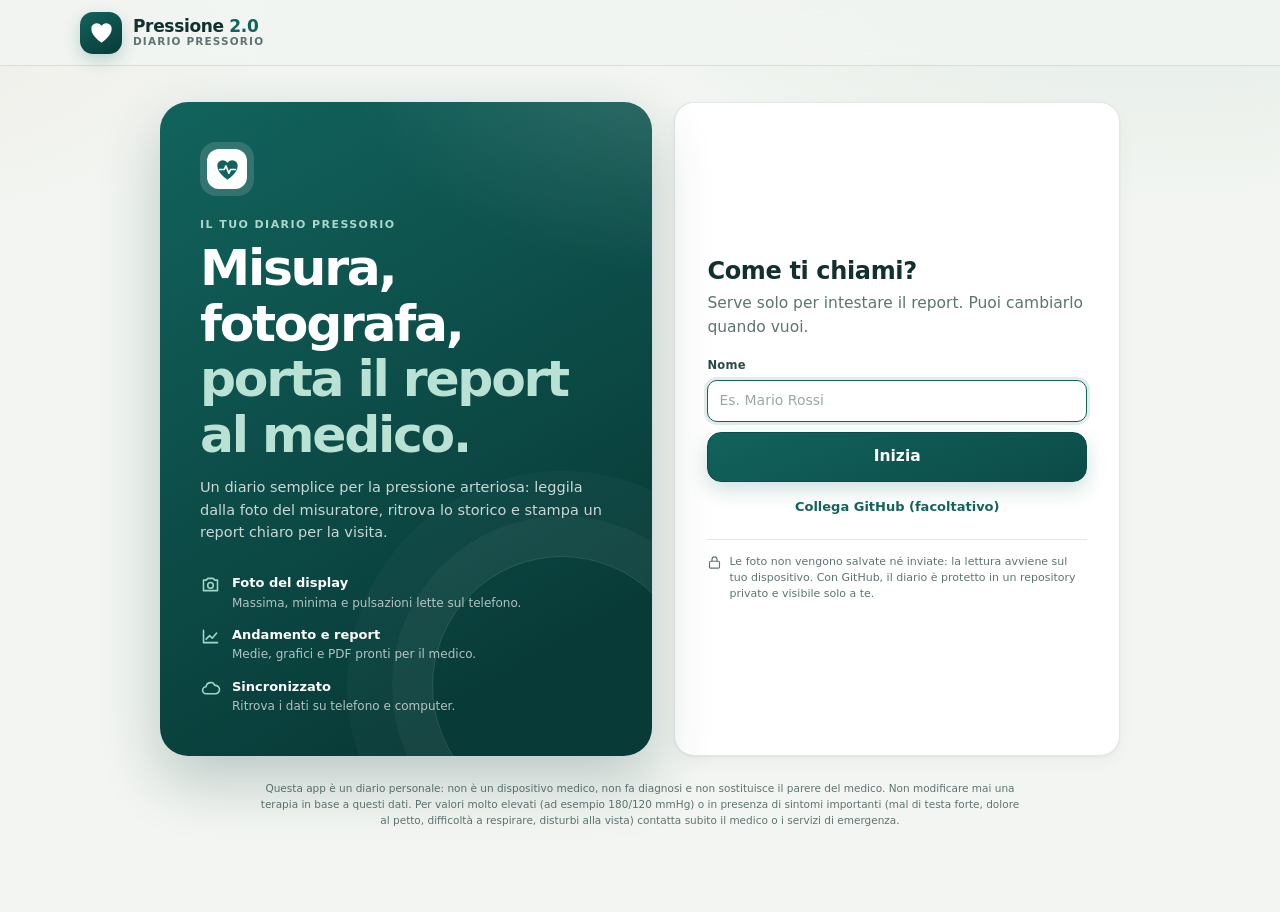
==== commit 060fd767: "Sostituisci Supabase con la sincronizzazione su GitHub privato" ====
--- a/index.html
+++ b/index.html
@@ -23,7 +23,7 @@
   <meta property="og:type" content="website">
 
   <link rel="preconnect" href="https://cdn.jsdelivr.net" crossorigin>
-  <link rel="stylesheet" href="css/style.css?v=2.0.2">
+  <link rel="stylesheet" href="css/style.css?v=2.1.0">
 </head>
 <body>
   <div id="app">
@@ -51,23 +51,22 @@
   </noscript>
 
   <!-- Moduli: l'ordine di caricamento è importante (namespace DP). -->
-  <script src="js/config.js?v=2.0.2"></script>
-  <script src="js/format.js?v=2.0.2"></script>
-  <script src="js/ocr-parse.js?v=2.0.2"></script>
-  <script src="js/stats.js?v=2.0.2"></script>
-  <script src="js/store.js?v=2.0.2"></script>
-  <script src="js/cloud.js?v=2.0.2"></script>
-  <script src="js/chart.js?v=2.0.2"></script>
-  <script src="js/ocr.js?v=2.0.2"></script>
-  <script src="js/supabase-config.js?v=2.0.2"></script>
-  <script src="js/ui/common.js?v=2.0.2"></script>
-  <script src="js/ui/onboarding.js?v=2.0.2"></script>
-  <script src="js/ui/auth.js?v=2.0.2"></script>
-  <script src="js/ui/entry.js?v=2.0.2"></script>
-  <script src="js/ui/dashboard.js?v=2.0.2"></script>
-  <script src="js/ui/diary.js?v=2.0.2"></script>
-  <script src="js/ui/report.js?v=2.0.2"></script>
-  <script src="js/ui/settings.js?v=2.0.2"></script>
-  <script src="js/app.js?v=2.0.2"></script>
+  <script src="js/config.js?v=2.1.0"></script>
+  <script src="js/format.js?v=2.1.0"></script>
+  <script src="js/ocr-parse.js?v=2.1.0"></script>
+  <script src="js/stats.js?v=2.1.0"></script>
+  <script src="js/store.js?v=2.1.0"></script>
+  <script src="js/cloud.js?v=2.1.0"></script>
+  <script src="js/chart.js?v=2.1.0"></script>
+  <script src="js/ocr.js?v=2.1.0"></script>
+  <script src="js/ui/common.js?v=2.1.0"></script>
+  <script src="js/ui/onboarding.js?v=2.1.0"></script>
+  <script src="js/ui/auth.js?v=2.1.0"></script>
+  <script src="js/ui/entry.js?v=2.1.0"></script>
+  <script src="js/ui/dashboard.js?v=2.1.0"></script>
+  <script src="js/ui/diary.js?v=2.1.0"></script>
+  <script src="js/ui/report.js?v=2.1.0"></script>
+  <script src="js/ui/settings.js?v=2.1.0"></script>
+  <script src="js/app.js?v=2.1.0"></script>
 </body>
 </html>
